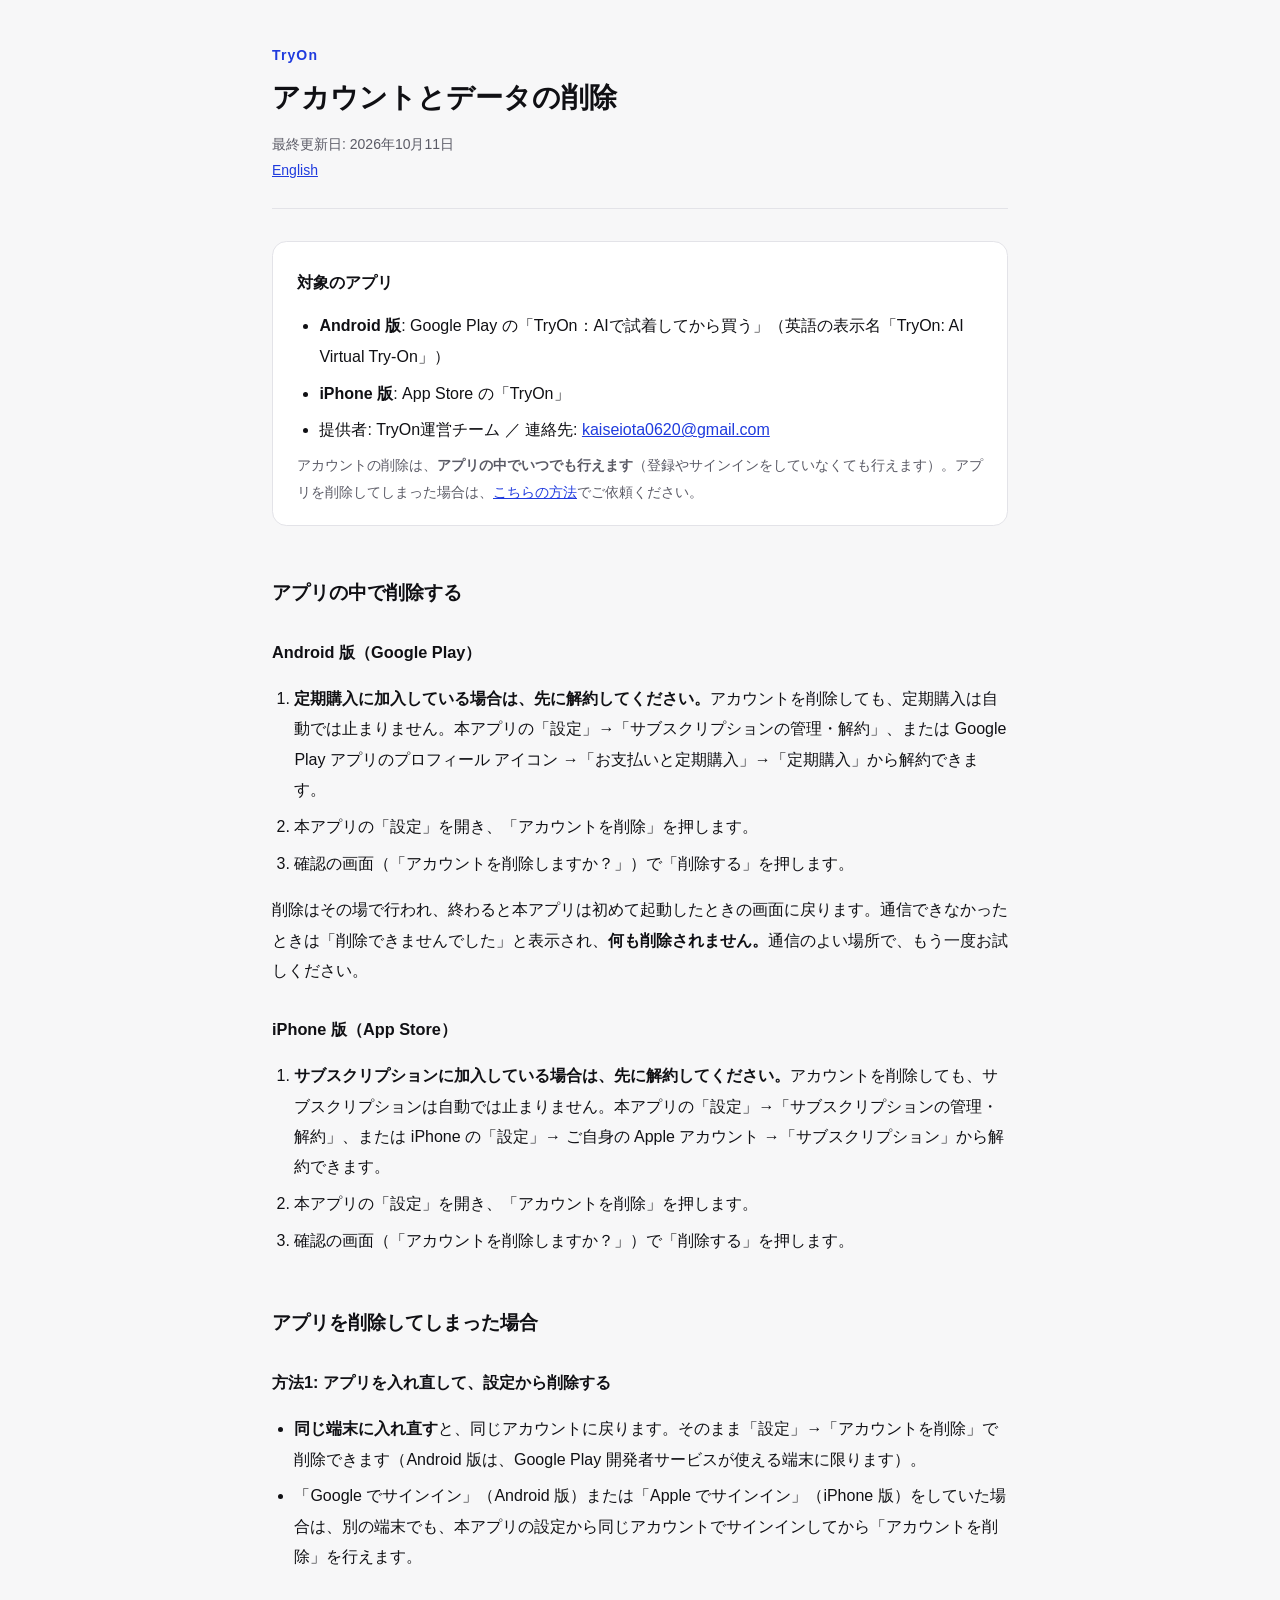
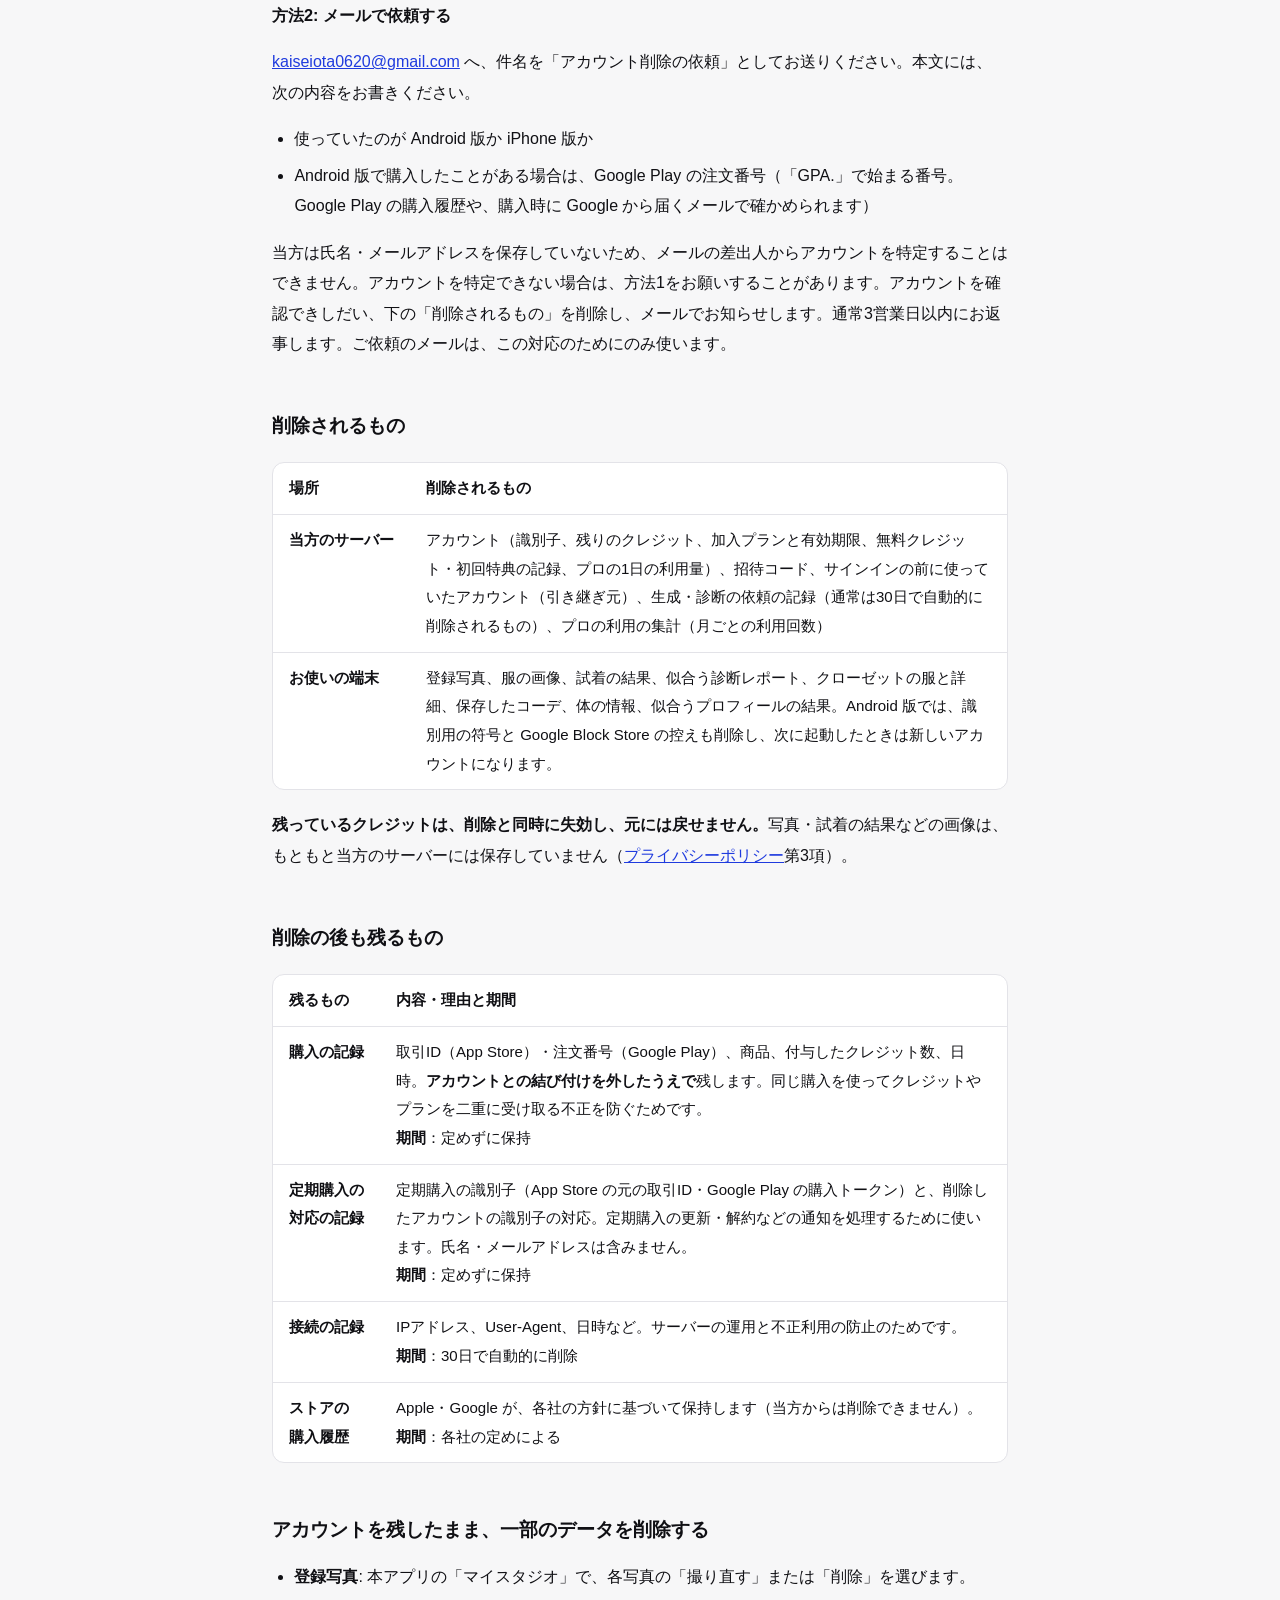
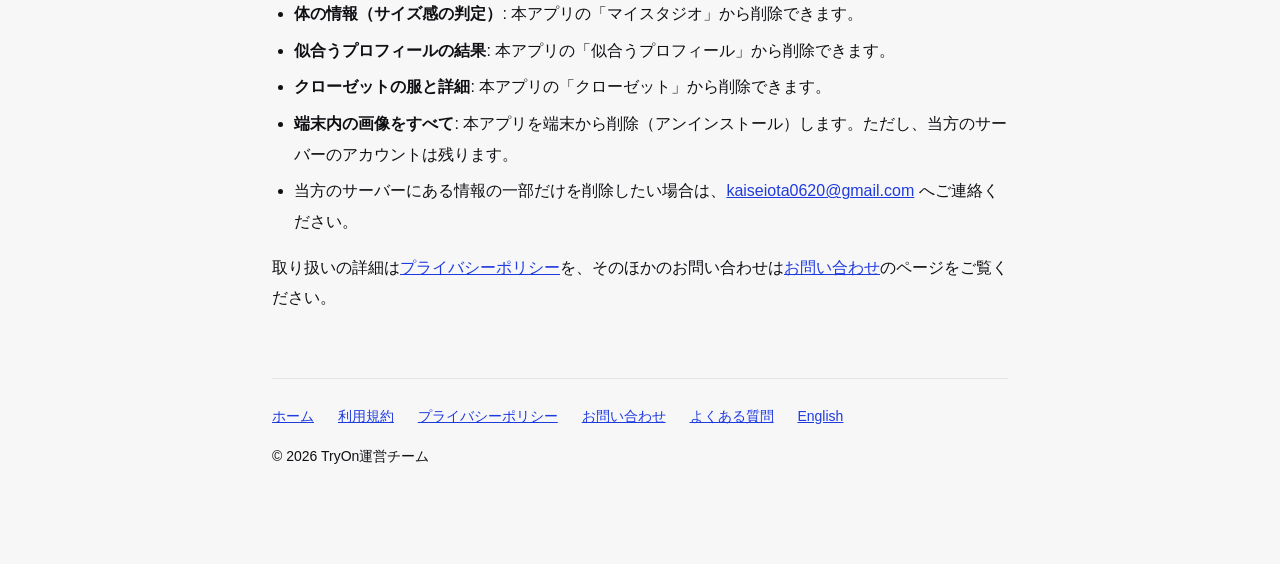
==== delete.html @ 696a5375 "Android 版（Google Play）の内容を足す: プライバシーポリシー・利用規約・サポート・FAQ、アカウントとデータの削除のページを新設 - プライバシーポリシー: iOS 版 / And" ====
<!DOCTYPE html>
<html lang="ja">
<head>
<meta charset="utf-8">
<meta name="viewport" content="width=device-width, initial-scale=1">
<title>アカウントとデータの削除 | TryOn</title>
<meta name="description" content="TryOn（iPhone 版・Android 版）のアカウントとデータを削除する方法。アプリ内での手順、アプリを削除した後の依頼のしかた、削除されるもの・残るもの。">
<link rel="stylesheet" href="style.css">
<link rel="alternate" hreflang="en" href="delete_en.html">
</head>
<body>

<header>
  <a class="app-name" href="index.html">TryOn</a>
  <h1>アカウントとデータの削除</h1>
  <p class="meta">最終更新日: 2026年10月11日</p>
  <p class="meta"><a href="delete_en.html" lang="en" hreflang="en">English</a></p>
</header>

<main>

<div class="summary">
  <h2>対象のアプリ</h2>
  <ul>
    <li><strong>Android 版</strong>: Google Play の「TryOn：AIで試着してから買う」（英語の表示名「TryOn: AI Virtual Try-On」）</li>
    <li><strong>iPhone 版</strong>: App Store の「TryOn」</li>
    <li>提供者: TryOn運営チーム ／ 連絡先: <a href="mailto:kaiseiota0620@gmail.com">kaiseiota0620@gmail.com</a></li>
  </ul>
  <p class="meta" style="margin-bottom:0;">アカウントの削除は、<strong>アプリの中でいつでも行えます</strong>（登録やサインインをしていなくても行えます）。アプリを削除してしまった場合は、<a href="#request">こちらの方法</a>でご依頼ください。</p>
</div>

<h2 id="in-app">アプリの中で削除する</h2>

<h3 id="android">Android 版（Google Play）</h3>
<ol>
  <li><strong>定期購入に加入している場合は、先に解約してください。</strong>アカウントを削除しても、定期購入は自動では止まりません。本アプリの「設定」→「サブスクリプションの管理・解約」、または Google Play アプリのプロフィール アイコン →「お支払いと定期購入」→「定期購入」から解約できます。</li>
  <li>本アプリの「設定」を開き、「アカウントを削除」を押します。</li>
  <li>確認の画面（「アカウントを削除しますか？」）で「削除する」を押します。</li>
</ol>
<p>削除はその場で行われ、終わると本アプリは初めて起動したときの画面に戻ります。通信できなかったときは「削除できませんでした」と表示され、<strong>何も削除されません。</strong>通信のよい場所で、もう一度お試しください。</p>

<h3 id="ios">iPhone 版（App Store）</h3>
<ol>
  <li><strong>サブスクリプションに加入している場合は、先に解約してください。</strong>アカウントを削除しても、サブスクリプションは自動では止まりません。本アプリの「設定」→「サブスクリプションの管理・解約」、または iPhone の「設定」→ ご自身の Apple アカウント →「サブスクリプション」から解約できます。</li>
  <li>本アプリの「設定」を開き、「アカウントを削除」を押します。</li>
  <li>確認の画面（「アカウントを削除しますか？」）で「削除する」を押します。</li>
</ol>

<h2 id="request">アプリを削除してしまった場合</h2>

<h3>方法1: アプリを入れ直して、設定から削除する</h3>
<ul>
  <li><strong>同じ端末に入れ直す</strong>と、同じアカウントに戻ります。そのまま「設定」→「アカウントを削除」で削除できます（Android 版は、Google Play 開発者サービスが使える端末に限ります）。</li>
  <li>「Google でサインイン」（Android 版）または「Apple でサインイン」（iPhone 版）をしていた場合は、別の端末でも、本アプリの設定から同じアカウントでサインインしてから「アカウントを削除」を行えます。</li>
</ul>

<h3>方法2: メールで依頼する</h3>
<p><a href="mailto:kaiseiota0620@gmail.com?subject=%E3%82%A2%E3%82%AB%E3%82%A6%E3%83%B3%E3%83%88%E5%89%8A%E9%99%A4%E3%81%AE%E4%BE%9D%E9%A0%BC">kaiseiota0620@gmail.com</a> へ、件名を「アカウント削除の依頼」としてお送りください。本文には、次の内容をお書きください。</p>
<ul>
  <li>使っていたのが Android 版か iPhone 版か</li>
  <li>Android 版で購入したことがある場合は、Google Play の注文番号（「GPA.」で始まる番号。Google Play の購入履歴や、購入時に Google から届くメールで確かめられます）</li>
</ul>
<p>当方は氏名・メールアドレスを保存していないため、メールの差出人からアカウントを特定することはできません。アカウントを特定できない場合は、方法1をお願いすることがあります。アカウントを確認できしだい、下の「削除されるもの」を削除し、メールでお知らせします。通常3営業日以内にお返事します。ご依頼のメールは、この対応のためにのみ使います。</p>

<h2 id="deleted">削除されるもの</h2>
<div class="table-scroll">
<table>
  <thead>
    <tr><th>場所</th><th>削除されるもの</th></tr>
  </thead>
  <tbody>
    <tr>
      <th>当方のサーバー</th>
      <td>アカウント（識別子、残りのクレジット、加入プランと有効期限、無料クレジット・初回特典の記録、プロの1日の利用量）、招待コード、サインインの前に使っていたアカウント（引き継ぎ元）、生成・診断の依頼の記録（通常は30日で自動的に削除されるもの）、プロの利用の集計（月ごとの利用回数）</td>
    </tr>
    <tr>
      <th>お使いの端末</th>
      <td>登録写真、服の画像、試着の結果、似合う診断レポート、クローゼットの服と詳細、保存したコーデ、体の情報、似合うプロフィールの結果。Android 版では、識別用の符号と Google Block Store の控えも削除し、次に起動したときは新しいアカウントになります。</td>
    </tr>
  </tbody>
</table>
</div>
<p><strong>残っているクレジットは、削除と同時に失効し、元には戻せません。</strong>写真・試着の結果などの画像は、もともと当方のサーバーには保存していません（<a href="privacy.html">プライバシーポリシー</a>第3項）。</p>

<h2 id="kept">削除の後も残るもの</h2>
<div class="table-scroll">
<table>
  <thead>
    <tr><th>残るもの</th><th>内容・理由と期間</th></tr>
  </thead>
  <tbody>
    <tr>
      <th>購入の記録</th>
      <td>取引ID（App Store）・注文番号（Google Play）、商品、付与したクレジット数、日時。<strong>アカウントとの結び付けを外したうえで</strong>残します。同じ購入を使ってクレジットやプランを二重に受け取る不正を防ぐためです。<br><strong>期間</strong>：定めずに保持</td>
    </tr>
    <tr>
      <th>定期購入の<br>対応の記録</th>
      <td>定期購入の識別子（App Store の元の取引ID・Google Play の購入トークン）と、削除したアカウントの識別子の対応。定期購入の更新・解約などの通知を処理するために使います。氏名・メールアドレスは含みません。<br><strong>期間</strong>：定めずに保持</td>
    </tr>
    <tr>
      <th>接続の記録</th>
      <td>IPアドレス、User-Agent、日時など。サーバーの運用と不正利用の防止のためです。<br><strong>期間</strong>：30日で自動的に削除</td>
    </tr>
    <tr>
      <th>ストアの<br>購入履歴</th>
      <td>Apple・Google が、各社の方針に基づいて保持します（当方からは削除できません）。<br><strong>期間</strong>：各社の定めによる</td>
    </tr>
  </tbody>
</table>
</div>

<h2 id="partial">アカウントを残したまま、一部のデータを削除する</h2>
<ul>
  <li><strong>登録写真</strong>: 本アプリの「マイスタジオ」で、各写真の「撮り直す」または「削除」を選びます。</li>
  <li><strong>体の情報（サイズ感の判定）</strong>: 本アプリの「マイスタジオ」から削除できます。</li>
  <li><strong>似合うプロフィールの結果</strong>: 本アプリの「似合うプロフィール」から削除できます。</li>
  <li><strong>クローゼットの服と詳細</strong>: 本アプリの「クローゼット」から削除できます。</li>
  <li><strong>端末内の画像をすべて</strong>: 本アプリを端末から削除（アンインストール）します。ただし、当方のサーバーのアカウントは残ります。</li>
  <li>当方のサーバーにある情報の一部だけを削除したい場合は、<a href="mailto:kaiseiota0620@gmail.com">kaiseiota0620@gmail.com</a> へご連絡ください。</li>
</ul>

<p>取り扱いの詳細は<a href="privacy.html">プライバシーポリシー</a>を、そのほかのお問い合わせは<a href="support.html">お問い合わせ</a>のページをご覧ください。</p>

</main>

<footer>
  <nav>
    <a href="index.html">ホーム</a>
    <a href="terms.html">利用規約</a>
    <a href="privacy.html">プライバシーポリシー</a>
    <a href="support.html">お問い合わせ</a>
    <a href="faq.html">よくある質問</a>
    <a href="delete_en.html" lang="en" hreflang="en">English</a>
  </nav>
  <p>© 2026 TryOn運営チーム</p>
</footer>

</body>
</html>
---- style.css ----
/*
 * TryOn 法務文書サイトの共通スタイル。
 * アプリ本体（Tokens.swift）と同じ思想: 白基調・高コントラスト・装飾を足さない。
 * ダークモードは OS の設定に追従する。
 */

:root {
  --bg: #f7f7f8;
  --surface: #ffffff;
  --text-primary: #101014;
  --text-secondary: #5b5b66;
  --accent: #1f3bde;
  --separator: #e3e3e8;
  --max-width: 46rem;
}

@media (prefers-color-scheme: dark) {
  :root {
    --bg: #101014;
    --surface: #1a1a20;
    --text-primary: #f4f4f6;
    --text-secondary: #a6a6b2;
    --accent: #8fa2ff;
    --separator: #2c2c35;
  }
}

* {
  box-sizing: border-box;
}

html {
  -webkit-text-size-adjust: 100%;
}

body {
  margin: 0;
  padding: 0 1.25rem 5rem;
  background: var(--bg);
  color: var(--text-primary);
  font-family: -apple-system, BlinkMacSystemFont, "Hiragino Sans",
    "Noto Sans JP", "Yu Gothic", sans-serif;
  font-size: 1rem;
  line-height: 1.9;
  overflow-wrap: break-word;
}

header,
main,
footer {
  max-width: var(--max-width);
  margin: 0 auto;
}

header {
  padding: 2.5rem 0 1.5rem;
  border-bottom: 1px solid var(--separator);
}

.app-name {
  display: inline-block;
  font-size: 0.875rem;
  font-weight: 700;
  letter-spacing: 0.08em;
  color: var(--accent);
  text-decoration: none;
  margin-bottom: 0.5rem;
}

h1 {
  font-size: 1.75rem;
  line-height: 1.5;
  margin: 0 0 0.75rem;
}

h2 {
  font-size: 1.2rem;
  line-height: 1.6;
  margin: 2.75rem 0 0.75rem;
  padding-top: 0.5rem;
}

h3 {
  font-size: 1.02rem;
  margin: 1.75rem 0 0.5rem;
}

.meta {
  font-size: 0.875rem;
  color: var(--text-secondary);
  margin: 0;
}

p,
li {
  color: var(--text-primary);
}

ul,
ol {
  padding-left: 1.4rem;
}

li {
  margin-bottom: 0.4rem;
}

a {
  color: var(--accent);
}

/* 要点を先に伝えるための囲み。長文を読まない人にも結論が届くようにする。 */
.summary {
  background: var(--surface);
  border: 1px solid var(--separator);
  border-radius: 0.9rem;
  padding: 1.25rem 1.5rem;
  margin: 2rem 0;
}

.summary h2 {
  margin-top: 0;
  font-size: 1rem;
}

.summary ul {
  margin-bottom: 0;
}

.notice {
  background: var(--surface);
  border-left: 3px solid var(--accent);
  border-radius: 0 0.5rem 0.5rem 0;
  padding: 0.9rem 1.2rem;
  margin: 1.5rem 0;
}

.notice p:first-child {
  margin-top: 0;
}

.notice p:last-child {
  margin-bottom: 0;
}

/* 表は狭い画面で横スクロールさせ、本文自体は横に溢れさせない。 */
.table-scroll {
  overflow-x: auto;
  margin: 1.25rem 0;
  border: 1px solid var(--separator);
  border-radius: 0.75rem;
  background: var(--surface);
}

table {
  border-collapse: collapse;
  width: 100%;
  min-width: 30rem;
  font-size: 0.94rem;
}

th,
td {
  text-align: left;
  padding: 0.7rem 1rem;
  border-bottom: 1px solid var(--separator);
  vertical-align: top;
}

th {
  font-weight: 700;
  white-space: nowrap;
}

tbody tr:last-child th,
tbody tr:last-child td {
  border-bottom: none;
}

.card-links {
  list-style: none;
  padding: 0;
  margin: 2rem 0 0;
}

.card-links li {
  margin-bottom: 1rem;
}

.card-links a {
  display: block;
  background: var(--surface);
  border: 1px solid var(--separator);
  border-radius: 0.9rem;
  padding: 1.1rem 1.4rem;
  text-decoration: none;
  color: var(--text-primary);
}

.card-links a:hover {
  border-color: var(--accent);
}

.card-links strong {
  display: block;
  color: var(--accent);
  margin-bottom: 0.2rem;
}

.card-links span {
  font-size: 0.9rem;
  color: var(--text-secondary);
}

/* よくある質問（faq.html）。質問を押すと回答が開く。 */
.faq-toc {
  display: flex;
  flex-wrap: wrap;
  gap: 0.25rem 1.25rem;
  padding-left: 0;
  list-style: none;
}

details.faq {
  background: var(--surface);
  border: 1px solid var(--separator);
  border-radius: 0.75rem;
  padding: 0.85rem 1.1rem;
  margin: 0.6rem 0;
}

details.faq summary {
  font-weight: 600;
  cursor: pointer;
  line-height: 1.6;
}

details.faq[open] summary {
  margin-bottom: 0.5rem;
}

details.faq p {
  margin: 0;
  color: var(--text-secondary);
}

footer {
  margin-top: 4rem;
  padding-top: 1.5rem;
  border-top: 1px solid var(--separator);
  font-size: 0.875rem;
  color: var(--text-secondary);
}

footer nav a {
  margin-right: 1.25rem;
  white-space: nowrap;
}
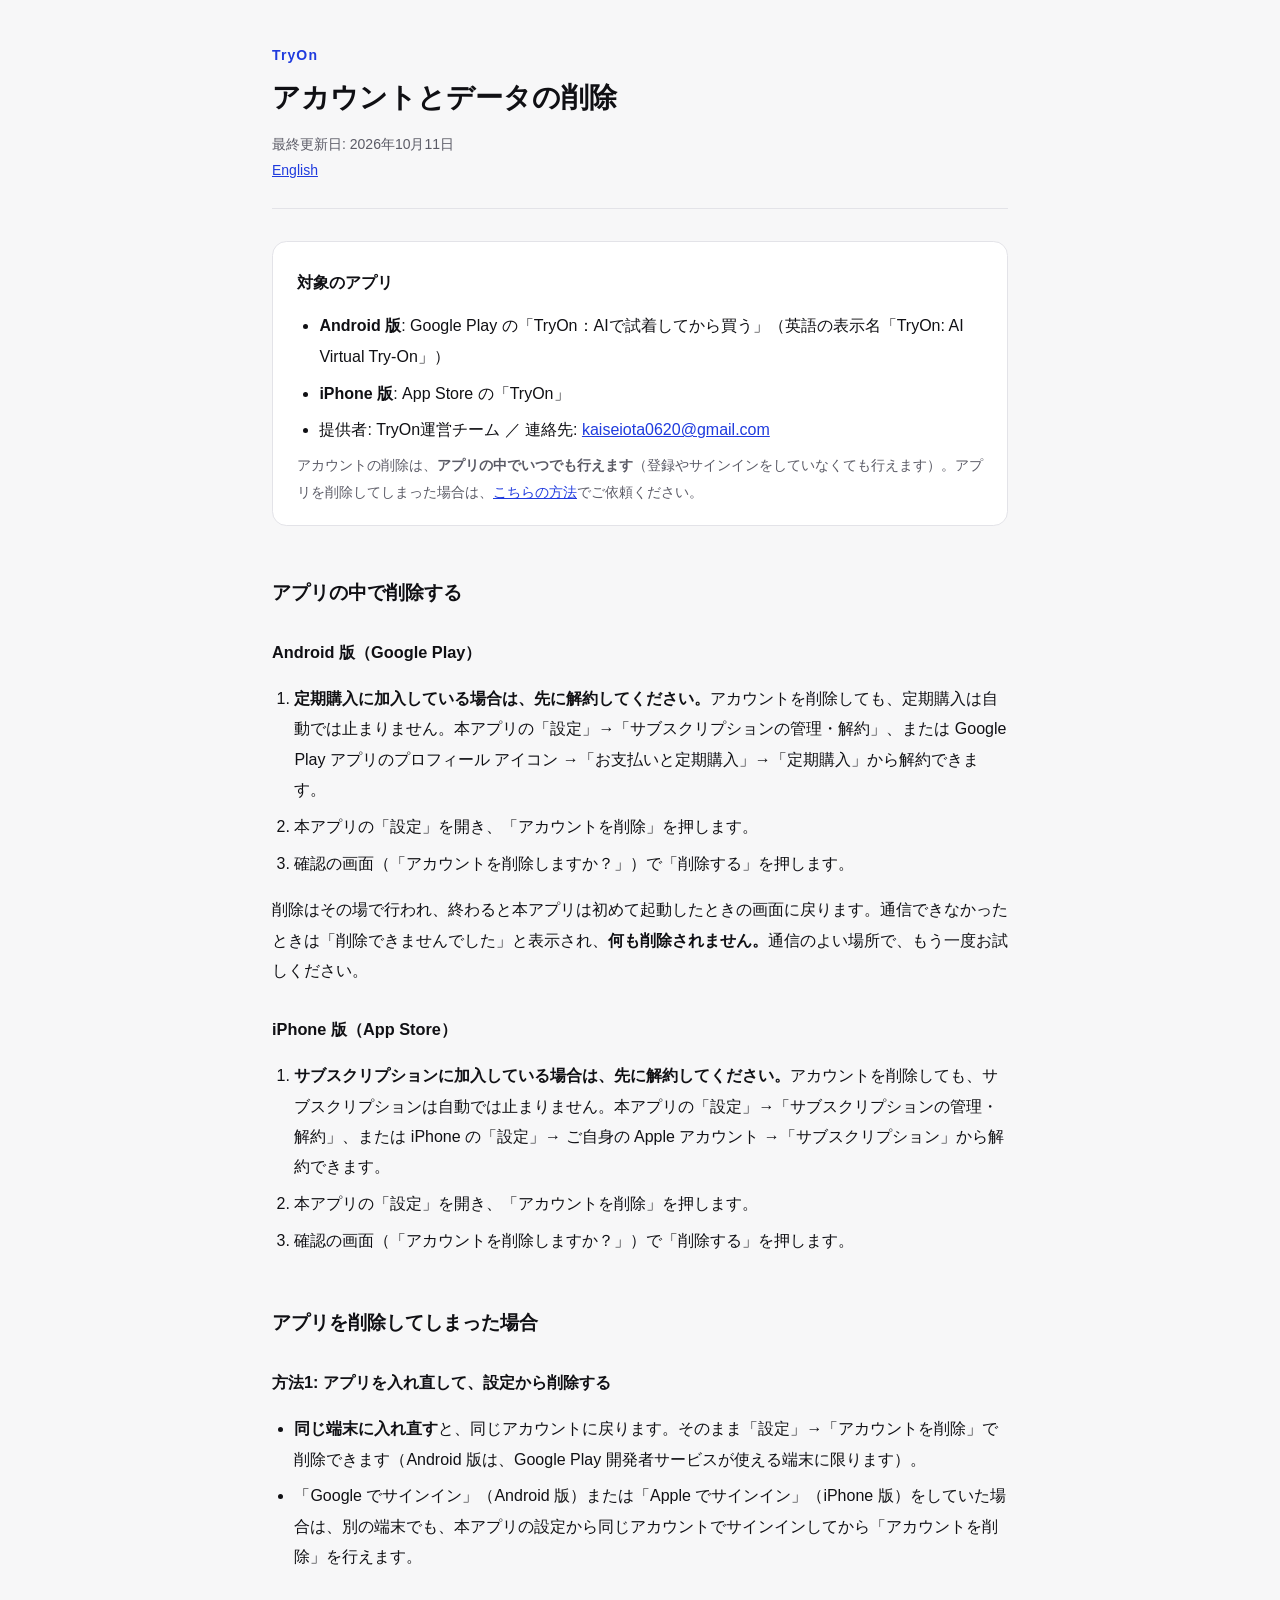
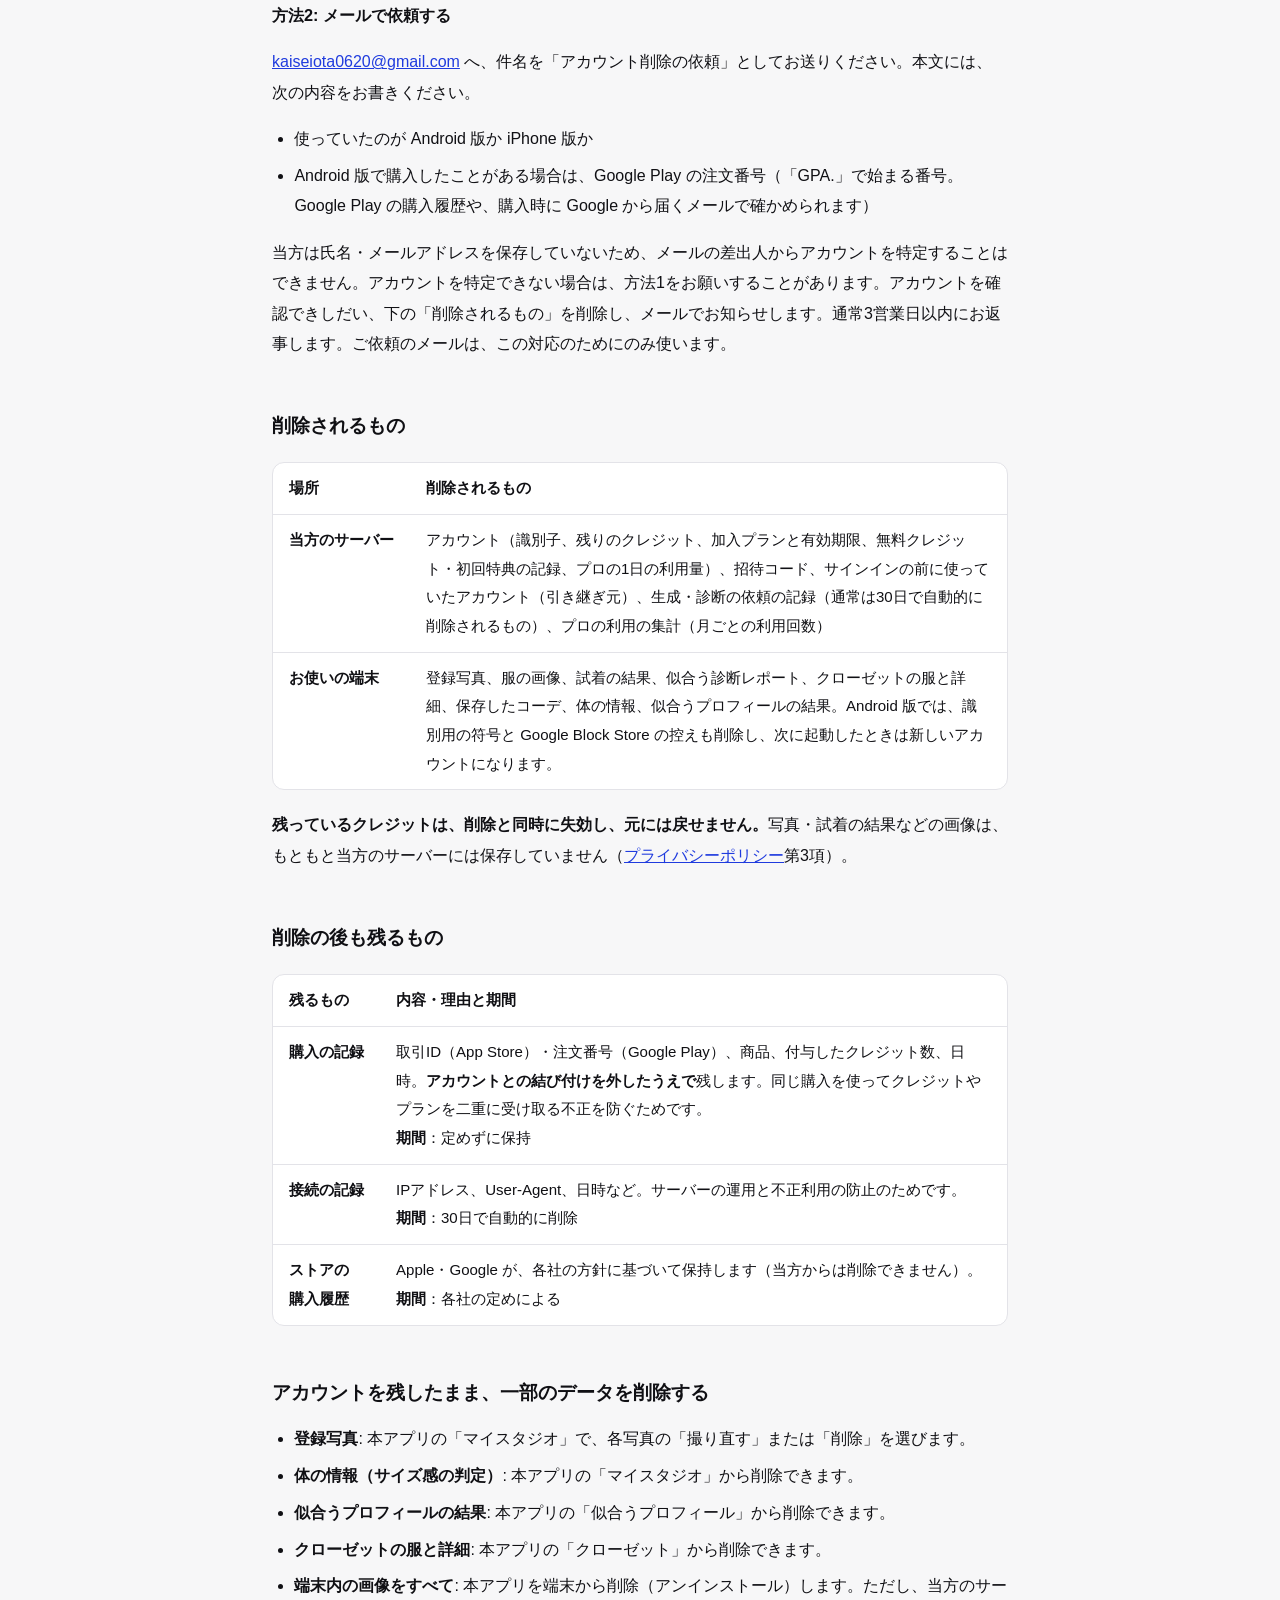
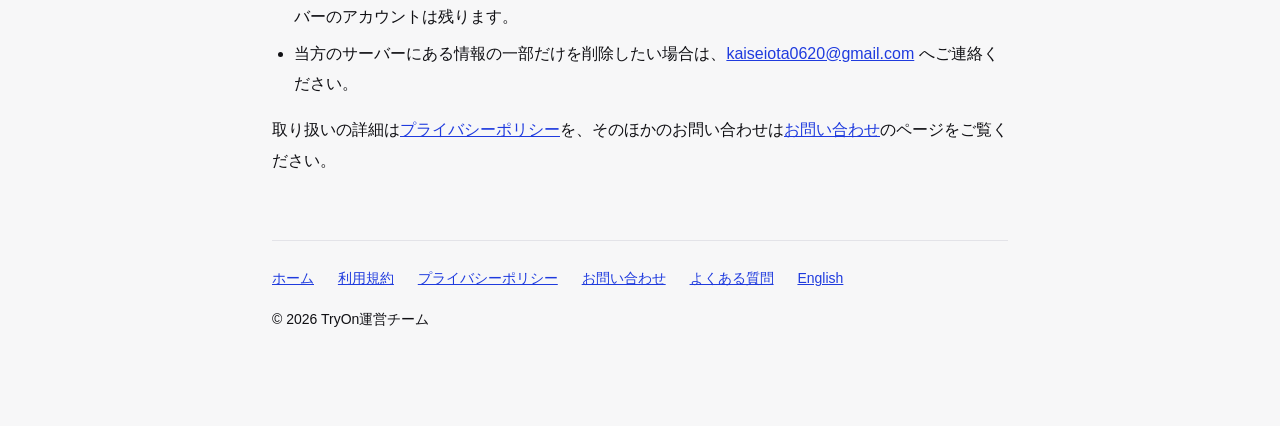
==== commit c3dac391: "削除のページから定期購入の対応の記録を外し（サーバーで削除するようにした）、規約の第6条をフォトライブラリの登録と許可を得た方の写真に合わせる Co-Authored-By: Claude Opus " ====
--- a/delete.html
+++ b/delete.html
@@ -94,10 +94,6 @@
       <td>取引ID（App Store）・注文番号（Google Play）、商品、付与したクレジット数、日時。<strong>アカウントとの結び付けを外したうえで</strong>残します。同じ購入を使ってクレジットやプランを二重に受け取る不正を防ぐためです。<br><strong>期間</strong>：定めずに保持</td>
     </tr>
     <tr>
-      <th>定期購入の<br>対応の記録</th>
-      <td>定期購入の識別子（App Store の元の取引ID・Google Play の購入トークン）と、削除したアカウントの識別子の対応。定期購入の更新・解約などの通知を処理するために使います。氏名・メールアドレスは含みません。<br><strong>期間</strong>：定めずに保持</td>
-    </tr>
-    <tr>
       <th>接続の記録</th>
       <td>IPアドレス、User-Agent、日時など。サーバーの運用と不正利用の防止のためです。<br><strong>期間</strong>：30日で自動的に削除</td>
     </tr>
